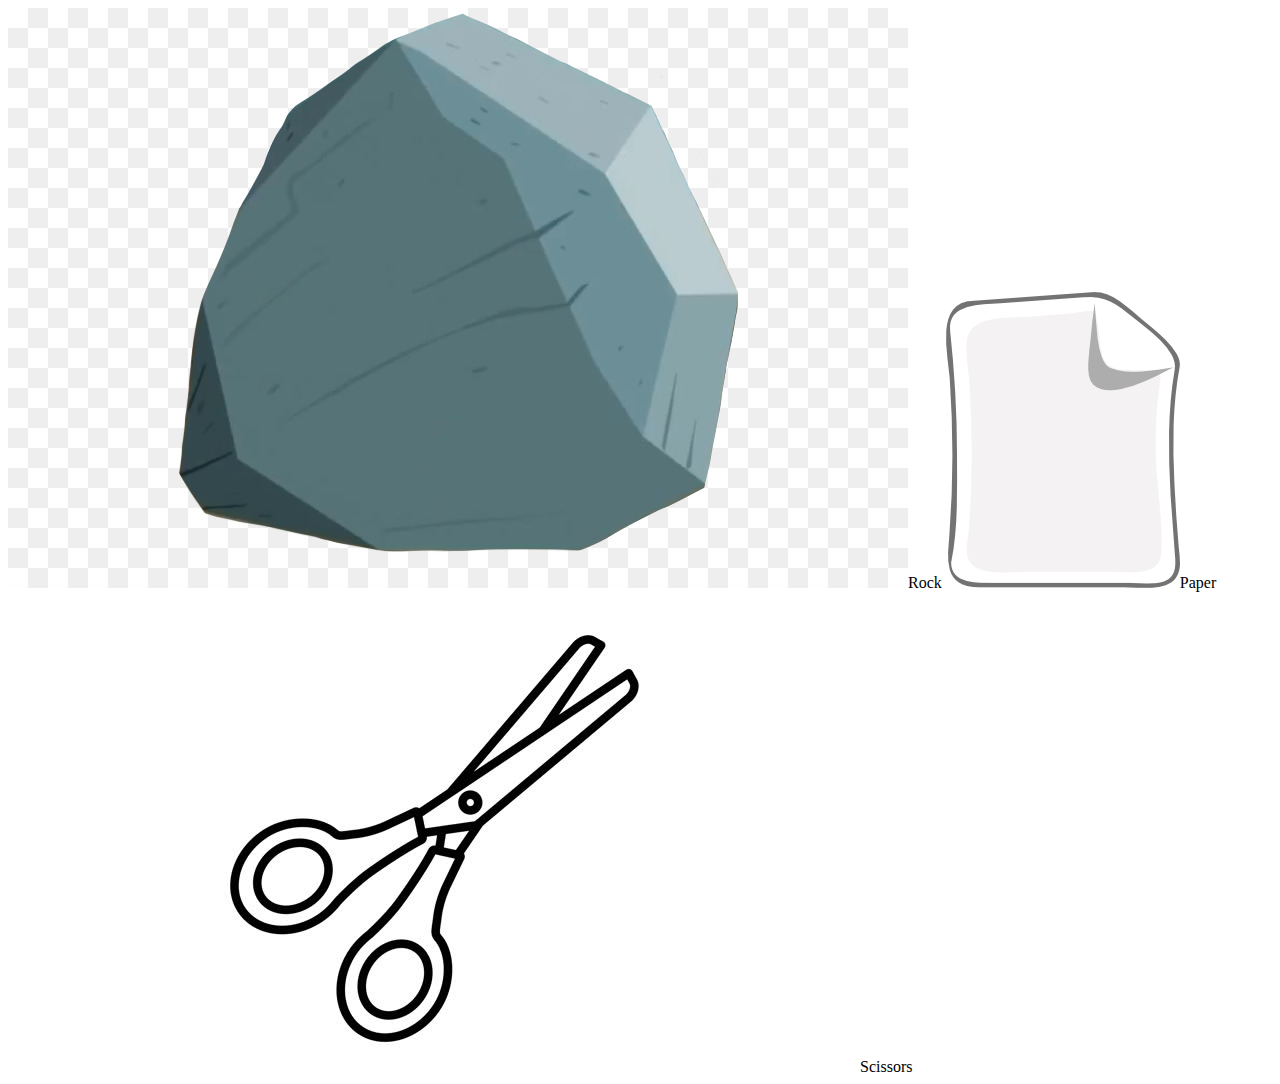
==== rock_paper_scissor_with_ui/index.html @ 7c68dfb4 "ui is added to the rock paper scissor" ====
<!DOCTYPE html>

<body>
    <div class="buttons">
        <img src="images/rock.png" id="Rock" class="btn">Rock</img>
        <img src="images/paper.png" id="Paper" class="btn">Paper</img>
        <img src="images/scissors.jpg" id="Scissors" class="btn">Scissors</img>
    </div>
    <script src="script.js">
    </script>
</body>

</html>
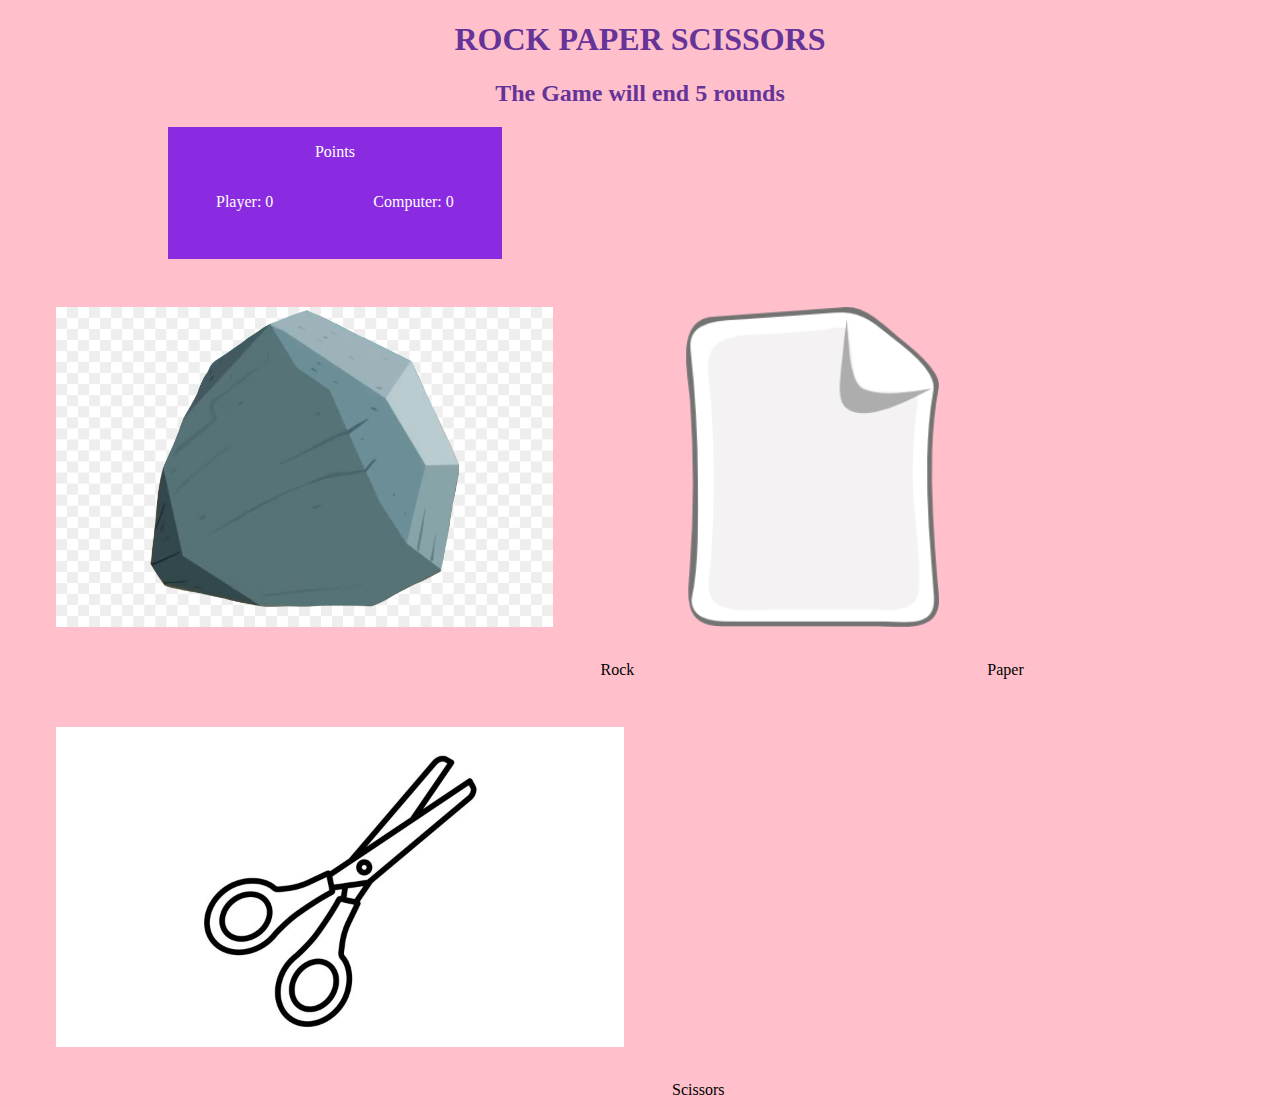
==== commit 12ce5f7f: "RPS UI updated" ====
--- a/rock_paper_scissor_with_ui/index.html
+++ b/rock_paper_scissor_with_ui/index.html
@@ -1,10 +1,29 @@
 <!DOCTYPE html>
 
+<head>
+    <title>ROCK PAPER SCISSORS</title>
+    <meta charset="UTF-8">
+    <link rel="stylesheet" href="style.css">
+</head>
+<h1> ROCK PAPER SCISSORS </h1>
+<h2>The Game will end 5 rounds</h2>
+
 <body>
+    <div class="container">
+        <div id="points">
+            Points
+        </div>
+        <div id="Player">Player: </div>
+        <div id="Computer">Computer:</div>
+    </div>
     <div class="buttons">
         <img src="images/rock.png" id="Rock" class="btn">Rock</img>
         <img src="images/paper.png" id="Paper" class="btn">Paper</img>
         <img src="images/scissors.jpg" id="Scissors" class="btn">Scissors</img>
+    </div>
+    <div id="Winner" style="background-color: coral;
+    text-align: center;color: white;">
+
     </div>
     <script src="script.js">
     </script>
--- a/rock_paper_scissor_with_ui/style.css
+++ b/rock_paper_scissor_with_ui/style.css
@@ -0,0 +1,39 @@
+img {
+    width: auto;
+    height: 20rem;
+    margin: 3rem;
+}
+
+.buttons {
+    align-items: flex-end;
+}
+
+.container {
+    background-color: blueviolet;
+    margin-left: 10rem;
+    padding: 1rem 0;
+    text-align: center;
+    display: inline-block;
+    color: white;
+    font-family: Cambria, Cochin, Georgia, Times, 'Times New Roman', serif;
+}
+
+#Player,
+#Computer {
+    margin: 2rem 3rem;
+    display: inline-block;
+}
+
+#winner {
+    font-weight: 100;
+}
+
+h1,
+h2 {
+    color: rebeccapurple;
+    text-align: center;
+}
+
+html {
+    background-color: pink;
+}